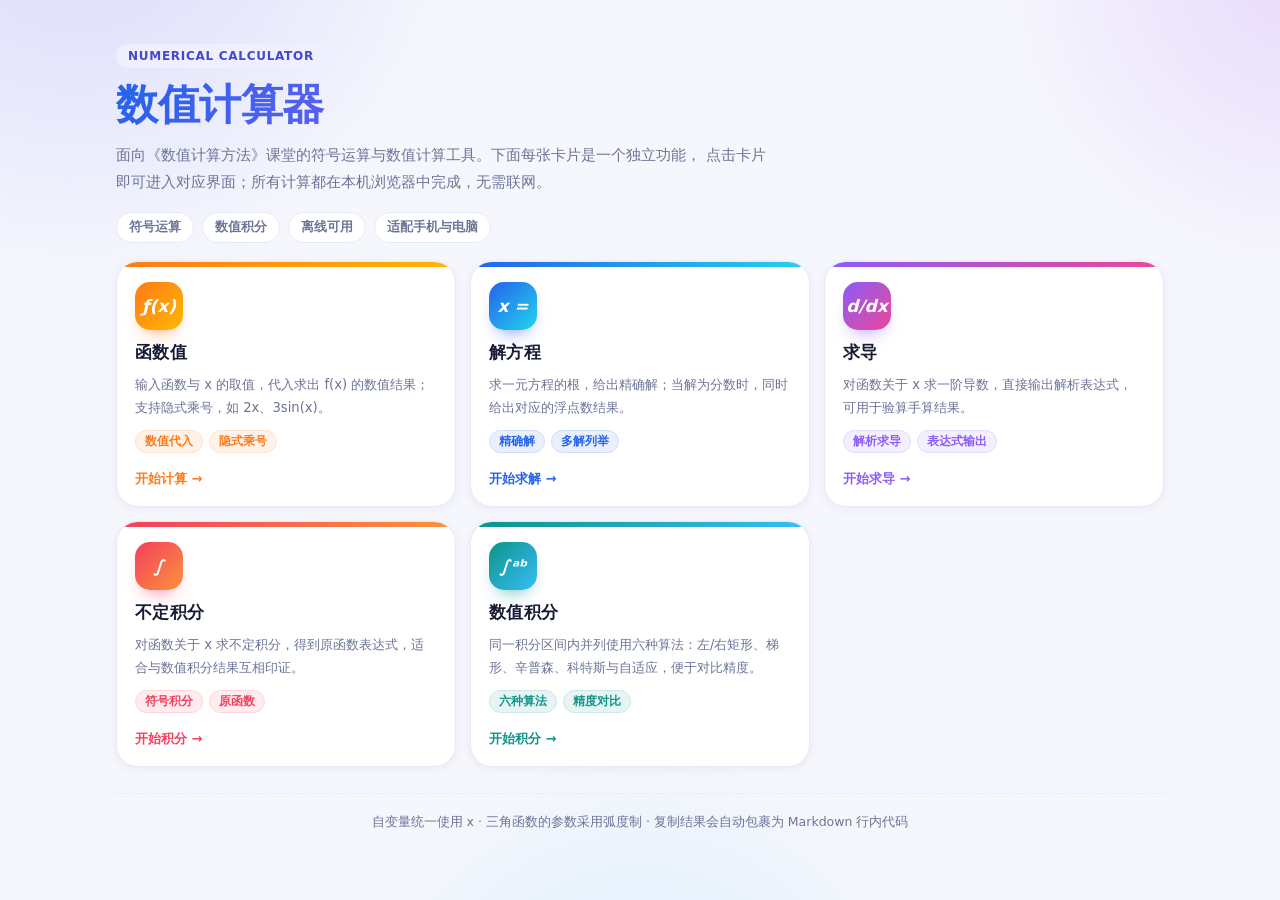
==== index.html @ 0a58c4a0 "初始化仓库" ====
<!DOCTYPE html>
<html lang="zh-CN">

<head>
  <meta charset="utf-8" />
  <meta name="viewport" content="width=device-width, initial-scale=1, viewport-fit=cover" />
  <title>数值计算器</title>
  <link rel="stylesheet" href="css/style.css" />
</head>

<body class="theme-home">
  <main class="shell">
    <section class="hero">
      <span class="eyebrow">NUMERICAL CALCULATOR</span>
      <h1>数值计算器</h1>
      <p>
        面向《数值计算方法》课堂的符号运算与数值计算工具。下面每张卡片是一个独立功能，
        点击卡片即可进入对应界面；所有计算都在本机浏览器中完成，无需联网。
      </p>
      <div class="quick-tags">
        <span>符号运算</span>
        <span>数值积分</span>
        <span>离线可用</span>
        <span>适配手机与电脑</span>
      </div>
    </section>

    <section class="cards">
      <a class="func-card c-eval" href="函数值.html">
        <span class="func-icon">ƒ(x)</span>
        <h2>函数值</h2>
        <p>输入函数与 x 的取值，代入求出 f(x) 的数值结果；支持隐式乘号，如 2x、3sin(x)。</p>
        <span class="tags"><span>数值代入</span><span>隐式乘号</span></span>
        <span class="go">开始计算 →</span>
      </a>

      <a class="func-card c-solve" href="解方程.html">
        <span class="func-icon">x =</span>
        <h2>解方程</h2>
        <p>求一元方程的根，给出精确解；当解为分数时，同时给出对应的浮点数结果。</p>
        <span class="tags"><span>精确解</span><span>多解列举</span></span>
        <span class="go">开始求解 →</span>
      </a>

      <a class="func-card c-diff" href="求导.html">
        <span class="func-icon">d/dx</span>
        <h2>求导</h2>
        <p>对函数关于 x 求一阶导数，直接输出解析表达式，可用于验算手算结果。</p>
        <span class="tags"><span>解析求导</span><span>表达式输出</span></span>
        <span class="go">开始求导 →</span>
      </a>

      <a class="func-card c-int" href="不定积分.html">
        <span class="func-icon">∫</span>
        <h2>不定积分</h2>
        <p>对函数关于 x 求不定积分，得到原函数表达式，适合与数值积分结果互相印证。</p>
        <span class="tags"><span>符号积分</span><span>原函数</span></span>
        <span class="go">开始积分 →</span>
      </a>

      <a class="func-card c-numint" href="数值积分.html">
        <span class="func-icon">∫ᵃᵇ</span>
        <h2>数值积分</h2>
        <p>同一积分区间内并列使用六种算法：左/右矩形、梯形、辛普森、科特斯与自适应，便于对比精度。</p>
        <span class="tags"><span>六种算法</span><span>精度对比</span></span>
        <span class="go">开始积分 →</span>
      </a>
    </section>

    <p class="page-foot">
      自变量统一使用 x · 三角函数的参数采用弧度制 · 复制结果会自动包裹为 Markdown 行内代码
    </p>
  </main>
</body>

</html>
---- css/style.css ----
/* ==========================================================
   数值计算器 · 全局样式
   配色：每个功能页通过 body 上的 theme-* 类切换主色
   布局：手机竖屏单列，电脑横屏（>=860px）双列
   ========================================================== */

* { box-sizing: border-box; }

html { -webkit-text-size-adjust: 100%; }

:root {
  --bg: #f6f7fd;
  --ink: #171c34;
  --muted: #6c7496;
  --line: #e6e9f6;
  --card: #ffffff;
  --radius-lg: 22px;
  --radius: 14px;
  --accent: #6366f1;
  --accent-2: #a855f7;
  --accent-soft: #eef0ff;
  --accent-ink: #4548c9;
  --glow-1: rgba(99, 102, 241, 0.20);
  --glow-2: rgba(168, 85, 247, 0.18);
  --glow-3: rgba(56, 189, 248, 0.16);
  --shadow-sm: 0 2px 10px rgba(23, 28, 52, 0.06);
  --shadow-md: 0 14px 34px -18px rgba(23, 28, 52, 0.35);
  --shadow-lg: 0 26px 54px -26px rgba(23, 28, 52, 0.45);
}

/* ---------- 功能主题色 ---------- */
body.theme-home   { --accent: #6366f1; --accent-2: #a855f7; --accent-soft: #eef0ff; --accent-ink: #4548c9; }
body.theme-eval   { --accent: #ff7a18; --accent-2: #ffb703; --accent-soft: #fff5e6; --accent-ink: #b45309;
                    --glow-1: rgba(255, 122, 24, 0.18); --glow-2: rgba(255, 183, 3, 0.20); --glow-3: rgba(255, 138, 76, 0.14); }
body.theme-solve  { --accent: #2563eb; --accent-2: #22d3ee; --accent-soft: #e9f1ff; --accent-ink: #1d4ed8;
                    --glow-1: rgba(37, 99, 235, 0.18); --glow-2: rgba(34, 211, 238, 0.20); --glow-3: rgba(99, 102, 241, 0.14); }
body.theme-diff   { --accent: #8b5cf6; --accent-2: #ec4899; --accent-soft: #f5ecff; --accent-ink: #6d28d9;
                    --glow-1: rgba(139, 92, 246, 0.18); --glow-2: rgba(236, 72, 153, 0.18); --glow-3: rgba(168, 85, 247, 0.14); }
body.theme-int    { --accent: #f43f5e; --accent-2: #fb923c; --accent-soft: #ffedf0; --accent-ink: #be123c;
                    --glow-1: rgba(244, 63, 94, 0.16); --glow-2: rgba(251, 146, 60, 0.18); --glow-3: rgba(244, 114, 182, 0.14); }
body.theme-numint { --accent: #0d9488; --accent-2: #38bdf8; --accent-soft: #e6fbf6; --accent-ink: #0f766e;
                    --glow-1: rgba(13, 148, 136, 0.18); --glow-2: rgba(56, 189, 248, 0.18); --glow-3: rgba(52, 211, 153, 0.16); }

html, body { margin: 0; }

body {
  min-height: 100vh;
  min-height: 100dvh;
  color: var(--ink);
  background: var(--bg);
  font-family: "PingFang SC", "Microsoft YaHei", "Segoe UI", system-ui, -apple-system, "Helvetica Neue", sans-serif;
  -webkit-font-smoothing: antialiased;
  padding-bottom: env(safe-area-inset-bottom);
}

/* 背景光晕 */
body::before {
  content: "";
  position: fixed;
  inset: 0;
  z-index: -1;
  pointer-events: none;
  background:
    radial-gradient(40rem 40rem at 6% -12%, var(--glow-1), transparent 62%),
    radial-gradient(34rem 34rem at 102% -4%, var(--glow-2), transparent 58%),
    radial-gradient(32rem 32rem at 50% 118%, var(--glow-3), transparent 60%);
}

/* ---------- 顶栏 ---------- */
.topbar {
  position: sticky;
  top: 0;
  z-index: 20;
  background: linear-gradient(115deg, var(--accent) 0%, var(--accent-2) 100%);
  color: #fff;
  padding: calc(10px + env(safe-area-inset-top)) 0 12px;
  box-shadow: 0 12px 28px -20px rgba(23, 28, 52, 0.85);
}

.topbar-inner {
  max-width: 1080px;
  margin: 0 auto;
  padding: 0 16px;
  display: flex;
  align-items: center;
  gap: 14px;
}

.back-btn {
  flex: 0 0 auto;
  display: inline-flex;
  align-items: center;
  gap: 6px;
  padding: 8px 14px;
  border-radius: 999px;
  font-size: 13.5px;
  font-weight: 600;
  color: #fff;
  text-decoration: none;
  background: rgba(255, 255, 255, 0.18);
  border: 1px solid rgba(255, 255, 255, 0.38);
  transition: background 0.18s ease, transform 0.18s ease;
  white-space: nowrap;
}

.back-btn:hover { background: rgba(255, 255, 255, 0.32); transform: translateY(-1px); }
.back-btn:active { transform: translateY(0); }

.titles h1 { margin: 0; font-size: clamp(17px, 2.4vw, 21px); font-weight: 800; letter-spacing: 0.02em; }
.titles p { margin: 3px 0 0; font-size: 12.5px; opacity: 0.9; }

/* ---------- 页面骨架 ---------- */
.shell {
  max-width: 1080px;
  margin: 0 auto;
  padding: 18px 16px calc(40px + env(safe-area-inset-bottom));
}

.workspace { display: grid; gap: 16px; align-items: start; }

@media (min-width: 860px) {
  .workspace {
    grid-template-columns: minmax(0, 1.05fr) minmax(0, 0.95fr);
    align-items: stretch;
  }

  /* 左侧表单卡片与右侧键盘等高，结果区自动填充剩余空间 */
  .workspace > .card:not(.side) {
    display: flex;
    flex-direction: column;
  }

  .workspace > .card:not(.side) .result { flex: 1 1 auto; }

  .workspace > .side {
    position: sticky;
    top: 92px;
    align-self: start;
  }
}

/* ---------- 卡片 ---------- */
.card {
  background: var(--card);
  border: 1px solid var(--line);
  border-radius: var(--radius-lg);
  box-shadow: var(--shadow-sm);
  padding: 18px;
}

.stack > .card + .card { margin-top: 16px; }

.card-head {
  display: flex;
  align-items: center;
  justify-content: space-between;
  gap: 10px;
  margin-bottom: 14px;
}

.card-title {
  display: flex;
  align-items: center;
  gap: 9px;
  margin: 0 0 14px;
  font-size: 14.5px;
  font-weight: 800;
  letter-spacing: 0.02em;
  color: var(--accent-ink);
}

.card-head .card-title { margin: 0; }

.card-title::before {
  content: "";
  width: 6px;
  height: 16px;
  border-radius: 3px;
  background: linear-gradient(180deg, var(--accent), var(--accent-2));
}

.card-note {
  margin: -4px 0 14px;
  font-size: 12.5px;
  line-height: 1.7;
  color: var(--muted);
}

/* ---------- 输入框 ---------- */
.field { display: block; margin-bottom: 13px; }

.field > span {
  display: block;
  font-size: 12.5px;
  font-weight: 700;
  color: var(--muted);
  margin-bottom: 6px;
  letter-spacing: 0.02em;
}

.field input {
  width: 100%;
  padding: 12px 14px;
  font-size: 16px;
  font-family: inherit;
  color: var(--ink);
  background: #f7f8fd;
  border: 1.5px solid var(--line);
  border-radius: var(--radius);
  outline: none;
  transition: border-color 0.18s ease, box-shadow 0.18s ease, background 0.18s ease;
}

.field input::placeholder { color: #b3b9d1; }

.field input:focus {
  background: #fff;
  border-color: var(--accent);
  box-shadow: 0 0 0 4px var(--accent-soft);
}

.field-row {
  display: grid;
  grid-template-columns: repeat(auto-fit, minmax(132px, 1fr));
  gap: 0 12px;
}

.field-row > .field { margin-bottom: 13px; }

.field-grid { display: grid; grid-template-columns: repeat(2, minmax(0, 1fr)); gap: 0 12px; }

/* ---------- 示例 ---------- */
.examples { margin-top: 16px; }

.examples p {
  margin: 0 0 8px;
  font-size: 12.5px;
  font-weight: 700;
  color: var(--muted);
}

.example-row { display: flex; flex-wrap: wrap; gap: 8px; }

.example {
  padding: 7px 12px;
  font-family: inherit;
  font-size: 12.5px;
  font-weight: 600;
  color: var(--accent-ink);
  background: #fff;
  border: 1.5px dashed var(--line);
  border-radius: 999px;
  cursor: pointer;
  transition: border-color 0.16s ease, background 0.16s ease, transform 0.16s ease;
}

.example:hover {
  border-color: var(--accent);
  background: var(--accent-soft);
  transform: translateY(-1px);
}

.example:active { transform: scale(0.96); }

/* ---------- 按钮 ---------- */
.actions { display: flex; flex-wrap: wrap; gap: 10px; margin-top: 4px; }

.btn {
  border: none;
  cursor: pointer;
  font-family: inherit;
  font-size: 15px;
  font-weight: 700;
  padding: 12px 22px;
  border-radius: var(--radius);
  transition: transform 0.16s ease, box-shadow 0.16s ease, filter 0.16s ease;
}

.btn-primary {
  color: #fff;
  background: linear-gradient(120deg, var(--accent), var(--accent-2));
  box-shadow: 0 10px 22px -10px var(--accent);
}

.btn-primary:hover { transform: translateY(-2px); box-shadow: 0 14px 26px -10px var(--accent); }
.btn-primary:active { transform: translateY(0) scale(0.985); }

.btn-ghost {
  color: var(--accent-ink);
  background: var(--accent-soft);
  box-shadow: inset 0 0 0 1.5px rgba(23, 28, 52, 0.06);
}

.btn-ghost:hover { transform: translateY(-2px); filter: brightness(0.97); }
.btn-ghost:active { transform: translateY(0) scale(0.985); }

.btn-sm { font-size: 13px; padding: 8px 14px; border-radius: 10px; }

/* ---------- 结果区 ---------- */
.result {
  margin: 16px 0 0;
  padding: 16px;
  min-height: 66px;
  border-radius: var(--radius);
  background: var(--accent-soft);
  border: 1.5px solid rgba(23, 28, 52, 0.05);
  color: var(--accent-ink);
  font-size: 16px;
  font-weight: 700;
  line-height: 1.75;
  word-break: break-word;
}

.result:empty::before {
  content: attr(data-empty);
  color: var(--muted);
  font-weight: 500;
}

/* ---------- 函数键（胶囊） ---------- */
.chips { display: flex; flex-wrap: wrap; gap: 8px; margin-bottom: 14px; }

.chip {
  flex: 0 0 auto;
  min-width: 48px;
  padding: 9px 13px;
  font-family: inherit;
  font-size: 14px;
  font-weight: 700;
  color: var(--ink);
  background: #fff;
  border: 1.5px solid var(--line);
  border-radius: 12px;
  cursor: pointer;
  transition: transform 0.14s ease, border-color 0.14s ease, color 0.14s ease, background 0.14s ease;
}

.chip:hover { border-color: var(--accent); color: var(--accent-ink); background: var(--accent-soft); transform: translateY(-1px); }
.chip:active { transform: scale(0.94); }

.chip.chip-key {
  color: #fff;
  border-color: transparent;
  background: linear-gradient(120deg, var(--accent), var(--accent-2));
  box-shadow: 0 8px 16px -10px var(--accent);
}

.chip sup { font-size: 0.72em; }

/* ---------- 数字键盘 ---------- */
.keypad { display: grid; grid-template-columns: repeat(4, 1fr); gap: 8px; }

.key {
  display: flex;
  align-items: center;
  justify-content: center;
  aspect-ratio: 1.55;
  font-family: inherit;
  font-size: clamp(15px, 4.4vw, 18px);
  font-weight: 700;
  color: var(--ink);
  background: #f2f4fb;
  border: none;
  border-radius: 14px;
  cursor: pointer;
  transition: transform 0.14s ease, background 0.14s ease, color 0.14s ease;
}

.key:hover { background: var(--accent-soft); color: var(--accent-ink); }
.key:active { transform: scale(0.95); }

.key.op { background: var(--accent-soft); color: var(--accent-ink); }
.key.back { font-size: 14px; color: var(--muted); background: #eef0f8; }

/* ---------- 算法导航（数值积分）：与首页标签同款胶囊 ---------- */
.tabs {
  display: flex;
  flex-wrap: wrap;
  gap: 8px;
  margin-bottom: 14px;
}

.tab {
  flex: 0 0 auto;
  padding: 7px 14px;
  font-family: inherit;
  font-size: 13px;
  font-weight: 700;
  color: var(--muted);
  background: #fff;
  border: 1px solid var(--line);
  border-radius: 999px;
  cursor: pointer;
  white-space: nowrap;
  transition: color 0.18s ease, background 0.18s ease, border-color 0.18s ease,
    box-shadow 0.18s ease, transform 0.16s ease;
}

.tab:hover {
  color: var(--accent-ink);
  border-color: var(--accent);
  background: var(--accent-soft);
  transform: translateY(-1px);
}

.tab.active {
  color: #fff;
  border-color: transparent;
  background: linear-gradient(120deg, var(--accent), var(--accent-2));
  box-shadow: 0 10px 20px -12px var(--accent);
}

/* 手机竖屏：收紧间距，六种方法尽量排成一行 */
@media (max-width: 440px) {
  .tabs { gap: 4px; }
  .tab { padding: 6px 8px; font-size: 12px; }
}

.algo-hint {
  margin: 2px 0 14px;
  padding: 12px 14px;
  border-radius: var(--radius);
  background: var(--accent-soft);
  border: 1.5px solid rgba(23, 28, 52, 0.05);
  font-size: 12.8px;
  font-weight: 600;
  line-height: 1.8;
  color: var(--accent-ink);
}

/* ---------- 首页 ---------- */
.hero { padding: 26px 0 18px; }

.hero .eyebrow {
  display: inline-block;
  margin-bottom: 12px;
  padding: 5px 12px;
  border-radius: 999px;
  font-size: 12px;
  font-weight: 700;
  letter-spacing: 0.06em;
  color: var(--accent-ink);
  background: var(--accent-soft);
}

.hero h1 {
  margin: 0;
  font-size: clamp(26px, 5.4vw, 42px);
  font-weight: 900;
  letter-spacing: -0.01em;
  line-height: 1.2;
  background: linear-gradient(110deg, #2563eb 0%, #8b5cf6 42%, #ec4899 78%, #ff7a18 100%);
  -webkit-background-clip: text;
  background-clip: text;
  color: transparent;
}

.hero p {
  margin: 12px 0 0;
  max-width: 660px;
  font-size: 14.5px;
  line-height: 1.85;
  color: var(--muted);
}

.quick-tags { display: flex; flex-wrap: wrap; gap: 8px; margin-top: 16px; }

.quick-tags span {
  padding: 6px 12px;
  border-radius: 999px;
  font-size: 12.5px;
  font-weight: 600;
  color: var(--muted);
  background: #fff;
  border: 1px solid var(--line);
}

.cards { display: grid; gap: 14px; grid-template-columns: repeat(auto-fit, minmax(252px, 1fr)); }

.func-card {
  position: relative;
  display: flex;
  flex-direction: column;
  gap: 9px;
  padding: 20px 18px 18px;
  border-radius: var(--radius-lg);
  background: #fff;
  border: 1px solid var(--line);
  box-shadow: var(--shadow-sm);
  text-decoration: none;
  color: inherit;
  overflow: hidden;
  transition: transform 0.2s ease, box-shadow 0.2s ease, border-color 0.2s ease;
}

.func-card::after {
  content: "";
  position: absolute;
  inset: 0 0 auto 0;
  height: 5px;
  background: linear-gradient(90deg, var(--c1), var(--c2));
}

.func-card:hover {
  transform: translateY(-6px);
  border-color: transparent;
  box-shadow: 0 22px 40px -22px var(--c1);
}

.func-card:active { transform: translateY(-2px) scale(0.995); }

.func-icon {
  width: 48px;
  height: 48px;
  display: grid;
  place-items: center;
  border-radius: 15px;
  font-size: 17px;
  font-style: italic;
  font-weight: 800;
  color: #fff;
  background: linear-gradient(135deg, var(--c1), var(--c2));
  box-shadow: 0 10px 20px -12px var(--c1);
}

.func-card h2 { margin: 2px 0 0; font-size: 17px; font-weight: 800; letter-spacing: 0.02em; }
.func-card p { margin: 0; font-size: 13.2px; line-height: 1.75; color: var(--muted); }

.tags { display: flex; flex-wrap: wrap; gap: 6px; margin-top: 2px; }

.tags span {
  padding: 3px 9px;
  border-radius: 999px;
  font-size: 11.5px;
  font-weight: 600;
  color: var(--c1);
  background: #f7f8fd;
  background: color-mix(in srgb, var(--c1) 10%, #fff);
  border: 1px solid var(--line);
  border-color: color-mix(in srgb, var(--c1) 22%, #fff);
}

.go {
  margin-top: auto;
  padding-top: 8px;
  font-size: 13px;
  font-weight: 700;
  color: var(--c1);
  transition: gap 0.2s ease;
}

.func-card:hover .go { letter-spacing: 0.02em; }

.c-eval { --c1: #ff7a18; --c2: #ffb703; }
.c-solve { --c1: #2563eb; --c2: #22d3ee; }
.c-diff { --c1: #8b5cf6; --c2: #ec4899; }
.c-int { --c1: #f43f5e; --c2: #fb923c; }
.c-numint { --c1: #0d9488; --c2: #38bdf8; }

.page-foot {
  margin-top: 26px;
  padding-top: 16px;
  border-top: 1px dashed var(--line);
  font-size: 12.5px;
  line-height: 1.9;
  color: var(--muted);
  text-align: center;
}

/* ---------- 提示条 ---------- */
.toast {
  position: fixed;
  left: 50%;
  bottom: calc(30px + env(safe-area-inset-bottom));
  transform: translate(-50%, 14px);
  padding: 10px 20px;
  border-radius: 999px;
  font-size: 13.5px;
  font-weight: 700;
  color: #fff;
  background: rgba(23, 28, 52, 0.92);
  box-shadow: 0 14px 30px -16px rgba(23, 28, 52, 0.9);
  opacity: 0;
  pointer-events: none;
  transition: opacity 0.26s ease, transform 0.26s ease;
  z-index: 60;
}

.toast.show { opacity: 1; transform: translate(-50%, 0); }

/* ---------- 小屏微调 ---------- */
@media (max-width: 420px) {
  .shell { padding: 14px 12px 32px; }
  .card { padding: 15px; border-radius: 18px; }
  .btn { font-size: 14px; padding: 11px 18px; }
  .key { border-radius: 12px; }
  .titles p { display: none; }
}

@media (prefers-reduced-motion: reduce) {
  * { transition: none !important; animation: none !important; }
}
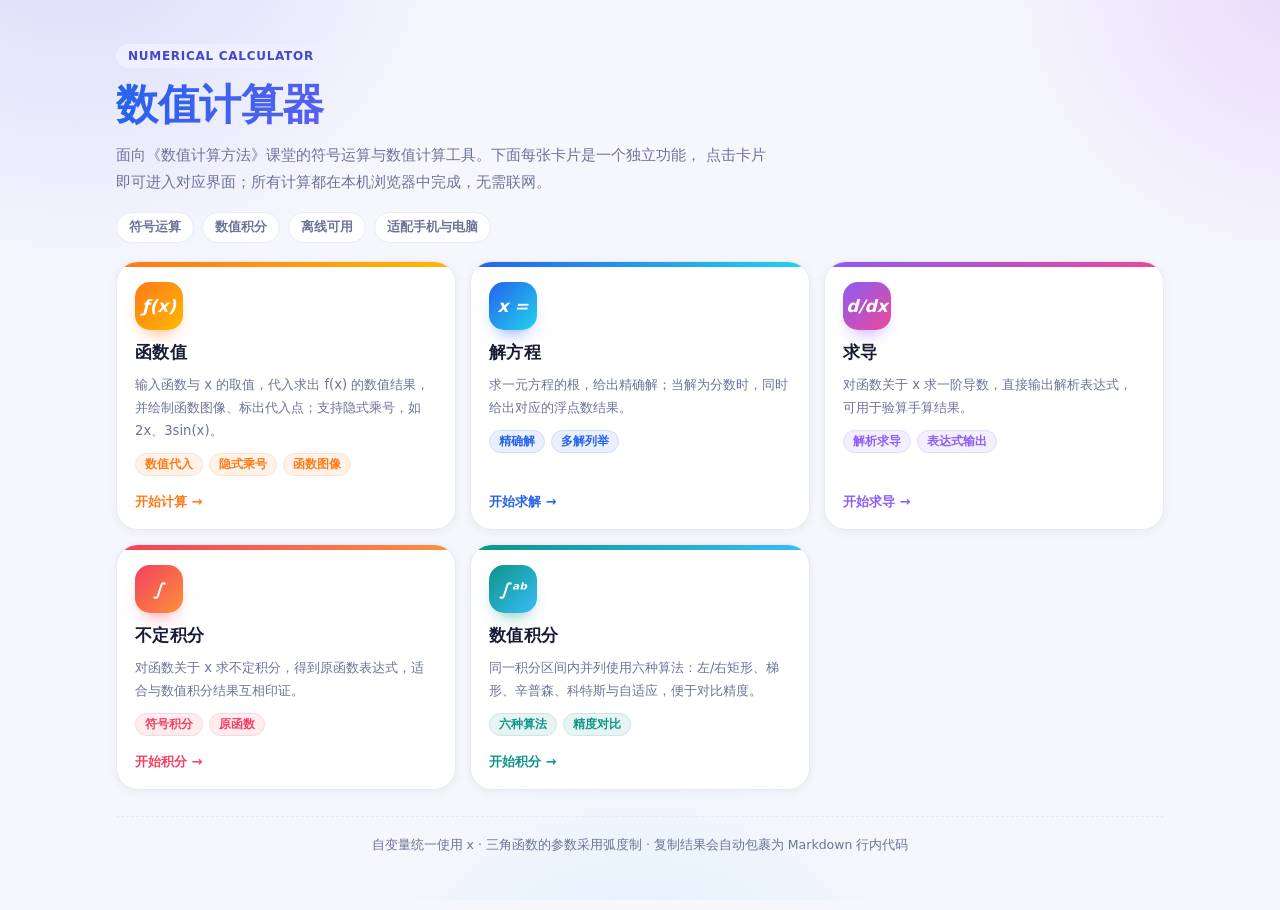
==== commit 9b275419: "函数值页新增函数图像，移除临时调试页 - 用 canvas 绘制 f(x) 曲线并标出代入点，支持滚轮缩放、拖动平移、双击复位 - 纵轴自适应：仅在渐近线导致极端值时按分位数裁剪，遇不连续点与定义域外" ====
--- a/index.html
+++ b/index.html
@@ -29,8 +29,8 @@
       <a class="func-card c-eval" href="函数值.html">
         <span class="func-icon">ƒ(x)</span>
         <h2>函数值</h2>
-        <p>输入函数与 x 的取值，代入求出 f(x) 的数值结果；支持隐式乘号，如 2x、3sin(x)。</p>
-        <span class="tags"><span>数值代入</span><span>隐式乘号</span></span>
+        <p>输入函数与 x 的取值，代入求出 f(x) 的数值结果，并绘制函数图像、标出代入点；支持隐式乘号，如 2x、3sin(x)。</p>
+        <span class="tags"><span>数值代入</span><span>隐式乘号</span><span>函数图像</span></span>
         <span class="go">开始计算 →</span>
       </a>
 
--- a/css/style.css
+++ b/css/style.css
@@ -116,7 +116,10 @@
   padding: 18px 16px calc(40px + env(safe-area-inset-bottom));
 }
 
-.workspace { display: grid; gap: 16px; align-items: start; }
+/* minmax(0, 1fr)：canvas 之类有固有宽度的元素不会把整列撑宽 */
+.workspace { display: grid; grid-template-columns: minmax(0, 1fr); gap: 16px; align-items: start; }
+
+.stack { min-width: 0; }
 
 @media (min-width: 860px) {
   .workspace {
@@ -588,6 +591,35 @@
 
 .toast.show { opacity: 1; transform: translate(-50%, 0); }
 
+/* ---------- 函数图像 ---------- */
+.chart-tools { display: flex; flex: 0 0 auto; gap: 6px; }
+
+.chart-box { position: relative; }
+
+.chart {
+  display: block;
+  width: 100%;
+  height: 300px;
+  border-radius: var(--radius);
+  border: 1.5px solid rgba(23, 28, 52, 0.05);
+  background:
+    linear-gradient(180deg, rgba(255, 255, 255, 0.97), rgba(255, 255, 255, 0.9)),
+    var(--accent-soft);
+  cursor: grab;
+  touch-action: none;
+  -webkit-user-select: none;
+  user-select: none;
+}
+
+.chart:active { cursor: grabbing; }
+
+.chart-tip {
+  margin: 10px 0 0;
+  font-size: 12.5px;
+  line-height: 1.75;
+  color: var(--muted);
+}
+
 /* ---------- 小屏微调 ---------- */
 @media (max-width: 420px) {
   .shell { padding: 14px 12px 32px; }
@@ -595,6 +627,8 @@
   .btn { font-size: 14px; padding: 11px 18px; }
   .key { border-radius: 12px; }
   .titles p { display: none; }
+  .chart { height: 240px; }
+  .chart-tools .btn-sm { font-size: 12px; padding: 6px 10px; }
 }
 
 @media (prefers-reduced-motion: reduce) {
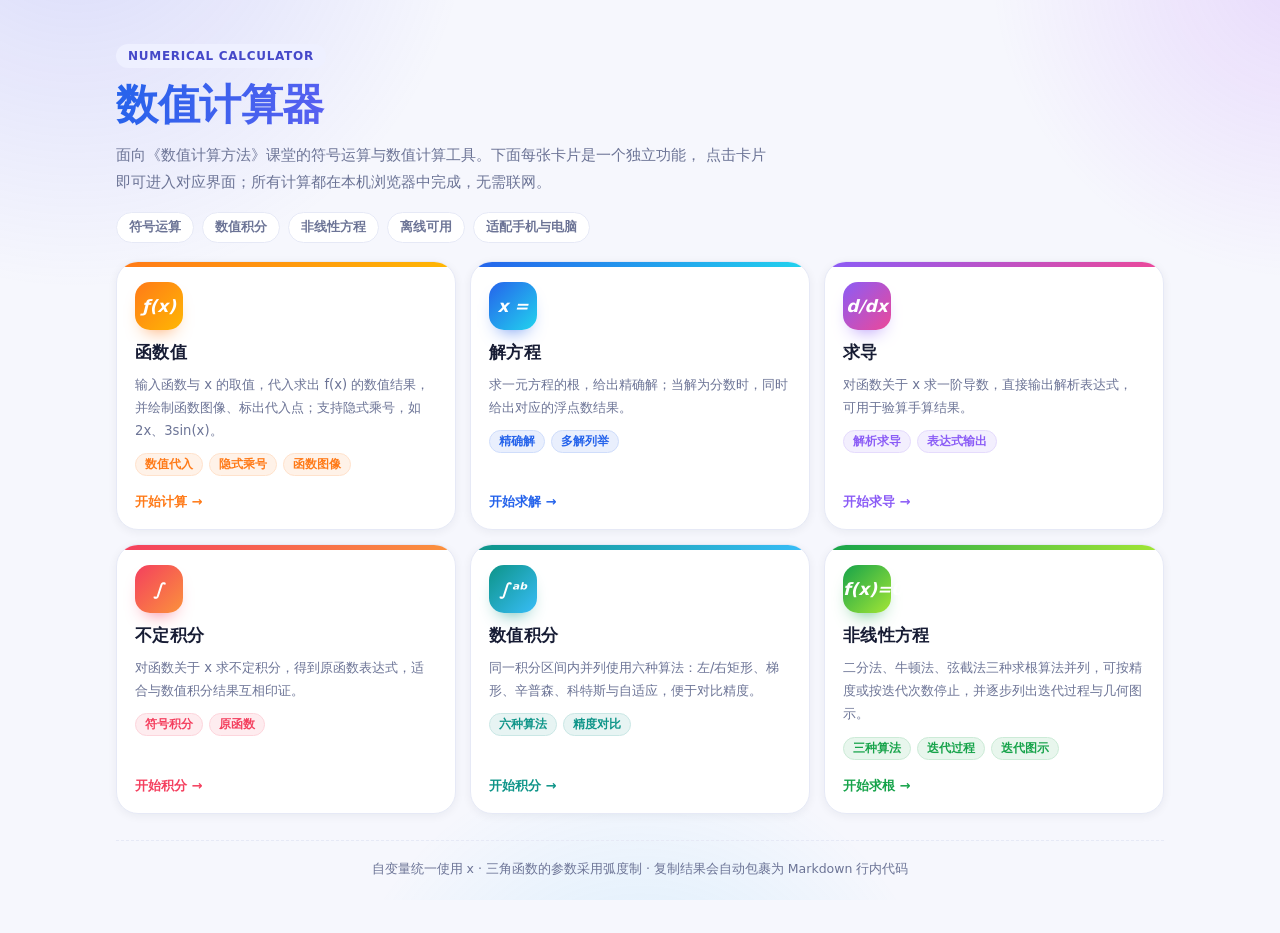
==== commit 91be9de3: "非线性方程新增二分法 牛顿法 弦截法求根" ====
--- a/index.html
+++ b/index.html
@@ -20,6 +20,7 @@
       <div class="quick-tags">
         <span>符号运算</span>
         <span>数值积分</span>
+        <span>非线性方程</span>
         <span>离线可用</span>
         <span>适配手机与电脑</span>
       </div>
@@ -65,6 +66,14 @@
         <span class="tags"><span>六种算法</span><span>精度对比</span></span>
         <span class="go">开始积分 →</span>
       </a>
+
+      <a class="func-card c-nonlin" href="非线性方程.html">
+        <span class="func-icon">f(x)=0</span>
+        <h2>非线性方程</h2>
+        <p>二分法、牛顿法、弦截法三种求根算法并列，可按精度或按迭代次数停止，并逐步列出迭代过程与几何图示。</p>
+        <span class="tags"><span>三种算法</span><span>迭代过程</span><span>迭代图示</span></span>
+        <span class="go">开始求根 →</span>
+      </a>
     </section>
 
     <p class="page-foot">
--- a/css/style.css
+++ b/css/style.css
@@ -16,6 +16,7 @@
   --card: #ffffff;
   --radius-lg: 22px;
   --radius: 14px;
+  --card-pad: 18px;   /* 卡片内边距：回显条吸顶时靠它做满宽出血 */
   --accent: #6366f1;
   --accent-2: #a855f7;
   --accent-soft: #eef0ff;
@@ -148,7 +149,7 @@
   border: 1px solid var(--line);
   border-radius: var(--radius-lg);
   box-shadow: var(--shadow-sm);
-  padding: 18px;
+  padding: var(--card-pad);
 }
 
 .stack > .card + .card { margin-top: 16px; }
@@ -412,6 +413,10 @@
   background: linear-gradient(120deg, var(--accent), var(--accent-2));
   box-shadow: 0 10px 20px -12px var(--accent);
 }
+
+/* 表单内嵌的小号选项条（如非线性方程的停止条件） */
+.tabs-compact { margin: 8px 0 0; gap: 6px; }
+.tabs-compact .tab { padding: 6px 12px; font-size: 12.5px; }
 
 /* 手机竖屏：收紧间距，六种方法尽量排成一行 */
 @media (max-width: 440px) {
@@ -559,6 +564,7 @@
 .c-diff { --c1: #8b5cf6; --c2: #ec4899; }
 .c-int { --c1: #f43f5e; --c2: #fb923c; }
 .c-numint { --c1: #0d9488; --c2: #38bdf8; }
+.c-nonlin { --c1: #16a34a; --c2: #a3e635; }
 
 .page-foot {
   margin-top: 26px;
@@ -620,15 +626,202 @@
   color: var(--muted);
 }
 
+/* ---------- 计算过程（数值积分） ---------- */
+.steps { display: flex; flex-direction: column; gap: 9px; }
+
+.step-line {
+  margin: 0;
+  font-size: 13px;
+  line-height: 1.85;
+  color: var(--ink);
+  word-break: break-word;
+}
+
+.step-line b {
+  margin-right: 4px;
+  font-weight: 800;
+  color: var(--accent-ink);
+}
+
+.step-formula {
+  margin: 0;
+  padding: 10px 12px;
+  border-radius: var(--radius);
+  background: var(--accent-soft);
+  border: 1.5px solid rgba(23, 28, 52, 0.05);
+  font-family: ui-monospace, "SFMono-Regular", Menlo, Consolas, monospace;
+  font-size: 12.5px;
+  line-height: 1.8;
+  color: var(--accent-ink);
+  overflow-x: auto;
+  white-space: pre-wrap;
+  word-break: break-word;
+}
+
+.step-table-wrap {
+  overflow-x: auto;
+  border: 1px solid var(--line);
+  border-radius: var(--radius);
+}
+
+.step-table {
+  width: 100%;
+  border-collapse: collapse;
+  font-family: ui-monospace, "SFMono-Regular", Menlo, Consolas, monospace;
+  font-size: 12.5px;
+  white-space: nowrap;
+}
+
+.step-table th,
+.step-table td { padding: 7px 12px; text-align: right; }
+
+.step-table th {
+  background: var(--accent-soft);
+  color: var(--accent-ink);
+  font-weight: 800;
+}
+
+.step-table td { border-top: 1px solid var(--line); color: var(--ink); }
+
+.step-table th:first-child,
+.step-table td:first-child { text-align: left; }
+
+.step-table tr.ellipsis td {
+  text-align: center;
+  color: var(--muted);
+  letter-spacing: 3px;
+}
+
+.step-note {
+  margin: 0;
+  font-size: 12px;
+  line-height: 1.8;
+  color: var(--muted);
+}
+
+/* ---------- 手机端输入回显条 ----------
+   键盘在页面下方时，靠这条吸顶的窄条显示“当前在编辑哪个框、输入了什么” */
+.echo-bar { display: none; }
+
+@media (max-width: 859px) {
+  .echo-bar {
+    position: sticky;
+    top: var(--echo-top, 0px);
+    z-index: 15;
+    display: flex;
+    flex-direction: column;
+    gap: 6px;
+    margin: calc(var(--card-pad) * -1) calc(var(--card-pad) * -1) 14px;
+    padding: 8px var(--card-pad) 9px;
+    border-radius: var(--radius-lg) var(--radius-lg) 0 0;
+    background: var(--accent-soft);
+    border-bottom: 1px solid rgba(23, 28, 52, 0.06);
+  }
+
+  /* 字段标签：一点即切换，不用滑回输入区 */
+  .field-tabs {
+    display: flex;
+    gap: 6px;
+    overflow-x: auto;
+    overflow-y: hidden;
+    scrollbar-width: none;
+    margin: 0 calc(var(--card-pad) * -1 + 2px);
+    padding: 0 calc(var(--card-pad) - 2px);
+  }
+
+  .field-tabs::-webkit-scrollbar { display: none; }
+
+  .field-tab {
+    flex: 0 0 auto;
+    padding: 4px 11px;
+    font-family: inherit;
+    font-size: 12px;
+    font-weight: 700;
+    line-height: 1.5;
+    white-space: nowrap;
+    color: var(--muted);
+    background: rgba(255, 255, 255, 0.82);
+    border: 1px solid rgba(23, 28, 52, 0.07);
+    border-radius: 999px;
+    cursor: pointer;
+    transition: color 0.14s ease, background 0.14s ease, border-color 0.14s ease;
+  }
+
+  .field-tab:active { transform: scale(0.96); }
+
+  .field-tab.active {
+    color: #fff;
+    border-color: transparent;
+    background: linear-gradient(120deg, var(--accent), var(--accent-2));
+    box-shadow: 0 6px 14px -10px var(--accent);
+  }
+
+  .echo-row { display: flex; align-items: center; gap: 10px; min-width: 0; }
+
+  /* 有标签行时，字段名由标签承担，不再重复显示 */
+  .echo-bar.has-tabs .echo-label { display: none; }
+
+  .echo-label {
+    flex: 0 1 auto;
+    max-width: 42%;
+    font-size: 12px;
+    font-weight: 800;
+    color: var(--accent-ink);
+    white-space: nowrap;
+    overflow: hidden;
+    text-overflow: ellipsis;
+  }
+
+  .echo-value {
+    flex: 1 1 auto;
+    min-width: 0;
+    font-family: "SFMono-Regular", ui-monospace, Menlo, Consolas, monospace;
+    font-size: 14px;
+    font-weight: 600;
+    line-height: 1.5;
+    color: var(--ink);
+    white-space: pre;
+    text-align: right;
+    overflow-x: auto;
+    overflow-y: hidden;
+    scrollbar-width: none;
+  }
+
+  .echo-value::-webkit-scrollbar { display: none; }
+
+  .echo-value.is-empty {
+    font-family: inherit;
+    font-weight: 500;
+    color: var(--muted);
+  }
+
+  .echo-caret {
+    display: inline-block;
+    width: 2px;
+    height: 1em;
+    margin: 0 1px;
+    vertical-align: -0.16em;
+    background: var(--accent);
+    animation: echo-blink 1.05s steps(1) infinite;
+  }
+}
+
+@keyframes echo-blink {
+  0%, 49% { opacity: 1; }
+  50%, 100% { opacity: 0; }
+}
+
 /* ---------- 小屏微调 ---------- */
 @media (max-width: 420px) {
+  :root { --card-pad: 15px; }
   .shell { padding: 14px 12px 32px; }
-  .card { padding: 15px; border-radius: 18px; }
+  .card { border-radius: 18px; }
   .btn { font-size: 14px; padding: 11px 18px; }
   .key { border-radius: 12px; }
   .titles p { display: none; }
   .chart { height: 240px; }
   .chart-tools .btn-sm { font-size: 12px; padding: 6px 10px; }
+  .field-tab { font-size: 11.5px; padding: 3px 9px; }
 }
 
 @media (prefers-reduced-motion: reduce) {
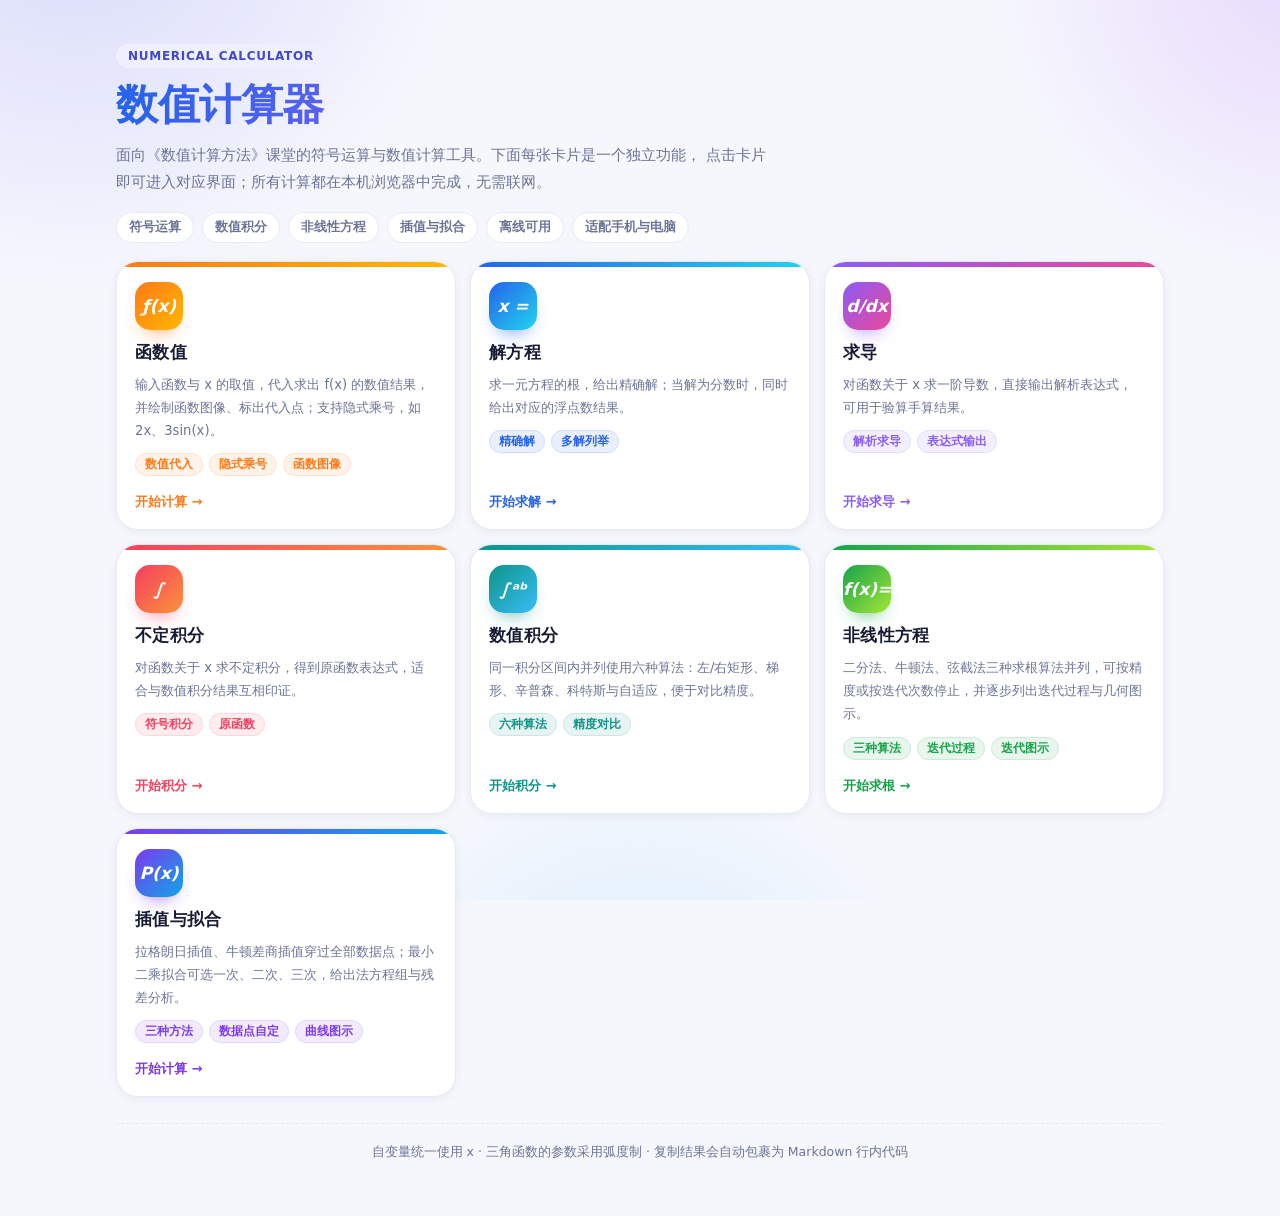
==== commit 2866361a: "新增插值与拟合：拉格朗日 牛顿 最小二乘" ====
--- a/index.html
+++ b/index.html
@@ -21,6 +21,7 @@
         <span>符号运算</span>
         <span>数值积分</span>
         <span>非线性方程</span>
+        <span>插值与拟合</span>
         <span>离线可用</span>
         <span>适配手机与电脑</span>
       </div>
@@ -74,6 +75,14 @@
         <span class="tags"><span>三种算法</span><span>迭代过程</span><span>迭代图示</span></span>
         <span class="go">开始求根 →</span>
       </a>
+
+      <a class="func-card c-interp" href="插值与拟合.html">
+        <span class="func-icon">P(x)</span>
+        <h2>插值与拟合</h2>
+        <p>拉格朗日插值、牛顿差商插值穿过全部数据点；最小二乘拟合可选一次、二次、三次，给出法方程组与残差分析。</p>
+        <span class="tags"><span>三种方法</span><span>数据点自定</span><span>曲线图示</span></span>
+        <span class="go">开始计算 →</span>
+      </a>
     </section>
 
     <p class="page-foot">
--- a/css/style.css
+++ b/css/style.css
@@ -41,6 +41,10 @@
                     --glow-1: rgba(244, 63, 94, 0.16); --glow-2: rgba(251, 146, 60, 0.18); --glow-3: rgba(244, 114, 182, 0.14); }
 body.theme-numint { --accent: #0d9488; --accent-2: #38bdf8; --accent-soft: #e6fbf6; --accent-ink: #0f766e;
                     --glow-1: rgba(13, 148, 136, 0.18); --glow-2: rgba(56, 189, 248, 0.18); --glow-3: rgba(52, 211, 153, 0.16); }
+body.theme-nonlin { --accent: #16a34a; --accent-2: #84cc16; --accent-soft: #eafbec; --accent-ink: #15803d;
+                    --glow-1: rgba(22, 163, 74, 0.18); --glow-2: rgba(132, 204, 22, 0.18); --glow-3: rgba(52, 211, 153, 0.14); }
+body.theme-interp { --accent: #7c3aed; --accent-2: #0ea5e9; --accent-soft: #f3ecff; --accent-ink: #5b21b6;
+                    --glow-1: rgba(124, 58, 237, 0.18); --glow-2: rgba(14, 165, 233, 0.18); --glow-3: rgba(168, 85, 247, 0.14); }
 
 html, body { margin: 0; }
 
@@ -233,6 +237,77 @@
 
 .field-grid { display: grid; grid-template-columns: repeat(2, minmax(0, 1fr)); gap: 0 12px; }
 
+/* ---------- 数据点表格（插值与拟合） ---------- */
+.points-head,
+.point-row {
+  display: grid;
+  grid-template-columns: 28px minmax(0, 1fr) minmax(0, 1fr) 32px;
+  gap: 8px;
+  align-items: center;
+}
+
+.points-head {
+  padding: 0 2px 6px;
+  font-size: 12px;
+  font-weight: 700;
+  color: var(--muted);
+}
+
+.points-head span:first-child { text-align: center; }
+
+.point-row { margin-bottom: 8px; }
+
+.point-row .idx {
+  font-size: 12.5px;
+  font-weight: 700;
+  color: var(--muted);
+  text-align: center;
+}
+
+.point-row input {
+  width: 100%;
+  padding: 9px 11px;
+  font-size: 15px;
+  font-family: inherit;
+  color: var(--ink);
+  background: #f7f8fd;
+  border: 1.5px solid var(--line);
+  border-radius: var(--radius);
+  outline: none;
+  transition: border-color 0.18s ease, box-shadow 0.18s ease, background 0.18s ease;
+}
+
+.point-row input::placeholder { color: #b3b9d1; }
+
+.point-row input:focus {
+  background: #fff;
+  border-color: var(--accent);
+  box-shadow: 0 0 0 4px var(--accent-soft);
+}
+
+.row-del {
+  width: 30px;
+  height: 30px;
+  display: grid;
+  place-items: center;
+  padding: 0;
+  font-family: inherit;
+  font-size: 16px;
+  line-height: 1;
+  color: var(--muted);
+  background: #f2f4fb;
+  border: 1px solid transparent;
+  border-radius: 10px;
+  cursor: pointer;
+  transition: color 0.16s ease, background 0.16s ease;
+}
+
+.row-del:hover { color: #be123c; background: #ffeef1; }
+
+.points-actions { display: flex; flex-wrap: wrap; gap: 8px; margin: 2px 0 16px; }
+
+.point-count { font-size: 12px; font-weight: 700; color: var(--muted); }
+
 /* ---------- 示例 ---------- */
 .examples { margin-top: 16px; }
 
@@ -565,6 +640,7 @@
 .c-int { --c1: #f43f5e; --c2: #fb923c; }
 .c-numint { --c1: #0d9488; --c2: #38bdf8; }
 .c-nonlin { --c1: #16a34a; --c2: #a3e635; }
+.c-interp { --c1: #7c3aed; --c2: #0ea5e9; }
 
 .page-foot {
   margin-top: 26px;
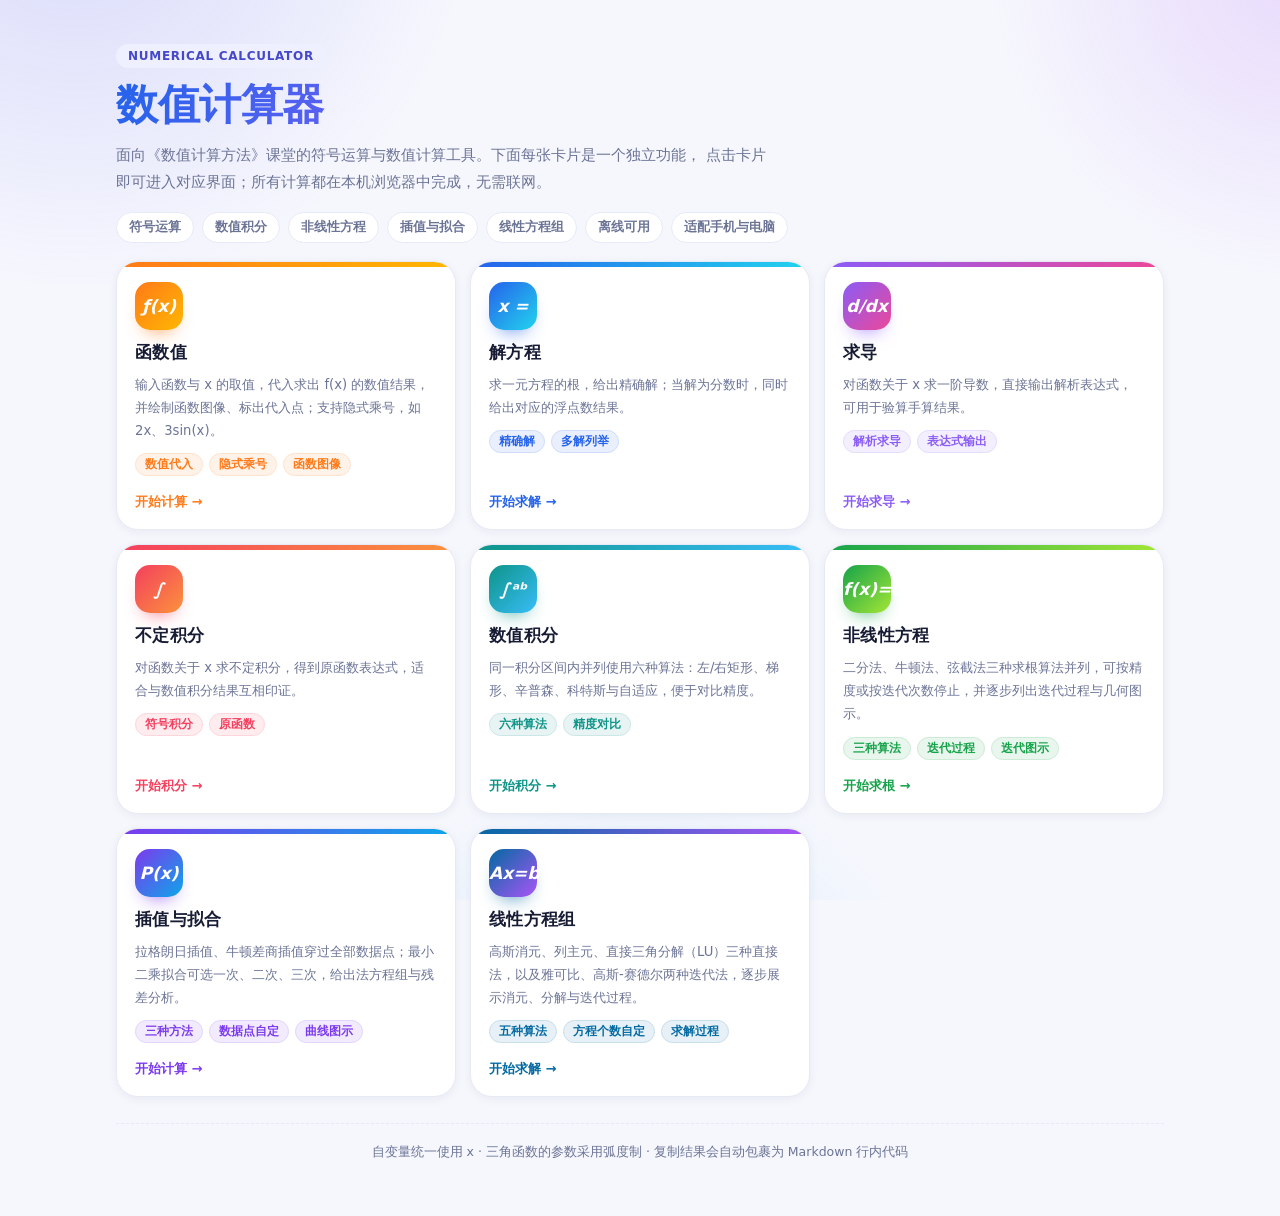
==== commit 091c6d0d: "新增线性方程组求解：高斯 列主元 LU 雅可比 高斯赛德尔" ====
--- a/index.html
+++ b/index.html
@@ -22,6 +22,7 @@
         <span>数值积分</span>
         <span>非线性方程</span>
         <span>插值与拟合</span>
+        <span>线性方程组</span>
         <span>离线可用</span>
         <span>适配手机与电脑</span>
       </div>
@@ -83,6 +84,14 @@
         <span class="tags"><span>三种方法</span><span>数据点自定</span><span>曲线图示</span></span>
         <span class="go">开始计算 →</span>
       </a>
+
+      <a class="func-card c-linsys" href="线性方程组.html">
+        <span class="func-icon">Ax=b</span>
+        <h2>线性方程组</h2>
+        <p>高斯消元、列主元、直接三角分解（LU）三种直接法，以及雅可比、高斯-赛德尔两种迭代法，逐步展示消元、分解与迭代过程。</p>
+        <span class="tags"><span>五种算法</span><span>方程个数自定</span><span>求解过程</span></span>
+        <span class="go">开始求解 →</span>
+      </a>
     </section>
 
     <p class="page-foot">
--- a/css/style.css
+++ b/css/style.css
@@ -45,6 +45,8 @@
                     --glow-1: rgba(22, 163, 74, 0.18); --glow-2: rgba(132, 204, 22, 0.18); --glow-3: rgba(52, 211, 153, 0.14); }
 body.theme-interp { --accent: #7c3aed; --accent-2: #0ea5e9; --accent-soft: #f3ecff; --accent-ink: #5b21b6;
                     --glow-1: rgba(124, 58, 237, 0.18); --glow-2: rgba(14, 165, 233, 0.18); --glow-3: rgba(168, 85, 247, 0.14); }
+body.theme-linsys { --accent: #0369a1; --accent-2: #a855f7; --accent-soft: #e8f2fd; --accent-ink: #075985;
+                    --glow-1: rgba(3, 105, 161, 0.18); --glow-2: rgba(168, 85, 247, 0.18); --glow-3: rgba(56, 189, 248, 0.14); }
 
 html, body { margin: 0; }
 
@@ -308,6 +310,79 @@
 
 .point-count { font-size: 12px; font-weight: 700; color: var(--muted); }
 
+/* ---------- 方程组矩阵输入（线性方程组） ---------- */
+.matrix-scroll { overflow-x: auto; padding-bottom: 6px; -webkit-overflow-scrolling: touch; }
+
+.matrix-grid { display: grid; gap: 8px; align-items: center; }
+
+.matrix-grid input {
+  width: 100%;
+  min-width: 58px;
+  padding: 9px 10px;
+  font-size: 15px;
+  font-family: inherit;
+  color: var(--ink);
+  background: #f7f8fd;
+  border: 1.5px solid var(--line);
+  border-radius: var(--radius);
+  outline: none;
+  transition: border-color 0.18s ease, box-shadow 0.18s ease, background 0.18s ease;
+}
+
+.matrix-grid input::placeholder { color: #b3b9d1; }
+
+.matrix-grid input:focus {
+  background: #fff;
+  border-color: var(--accent);
+  box-shadow: 0 0 0 4px var(--accent-soft);
+}
+
+.matrix-grid input.b-col { background: var(--accent-soft); }
+.matrix-grid input.b-col:focus { background: #fff; }
+
+.matrix-idx,
+.matrix-tag {
+  font-size: 12px;
+  font-weight: 700;
+  color: var(--muted);
+  text-align: center;
+}
+
+.matrix-idx { font-size: 12.5px; }
+
+.n-stepper { display: flex; align-items: center; gap: 10px; margin: 4px 0 12px; flex-wrap: wrap; }
+
+.n-stepper .step-btn {
+  width: 38px;
+  height: 38px;
+  display: grid;
+  place-items: center;
+  padding: 0;
+  font-family: inherit;
+  font-size: 19px;
+  font-weight: 700;
+  line-height: 1;
+  color: var(--accent-ink);
+  background: var(--accent-soft);
+  border: 1.5px solid transparent;
+  border-radius: 12px;
+  cursor: pointer;
+  transition: border-color 0.16s ease, transform 0.14s ease;
+}
+
+.n-stepper .step-btn:hover { border-color: var(--accent); }
+.n-stepper .step-btn:active { transform: scale(0.94); }
+
+.n-stepper .step-value {
+  min-width: 30px;
+  text-align: center;
+  font-size: 17px;
+  font-weight: 800;
+  color: var(--ink);
+}
+
+.n-stepper .step-hint { font-size: 12px; font-weight: 600; color: var(--muted); }
+
 /* ---------- 示例 ---------- */
 .examples { margin-top: 16px; }
 
@@ -641,6 +716,7 @@
 .c-numint { --c1: #0d9488; --c2: #38bdf8; }
 .c-nonlin { --c1: #16a34a; --c2: #a3e635; }
 .c-interp { --c1: #7c3aed; --c2: #0ea5e9; }
+.c-linsys { --c1: #0369a1; --c2: #a855f7; }
 
 .page-foot {
   margin-top: 26px;
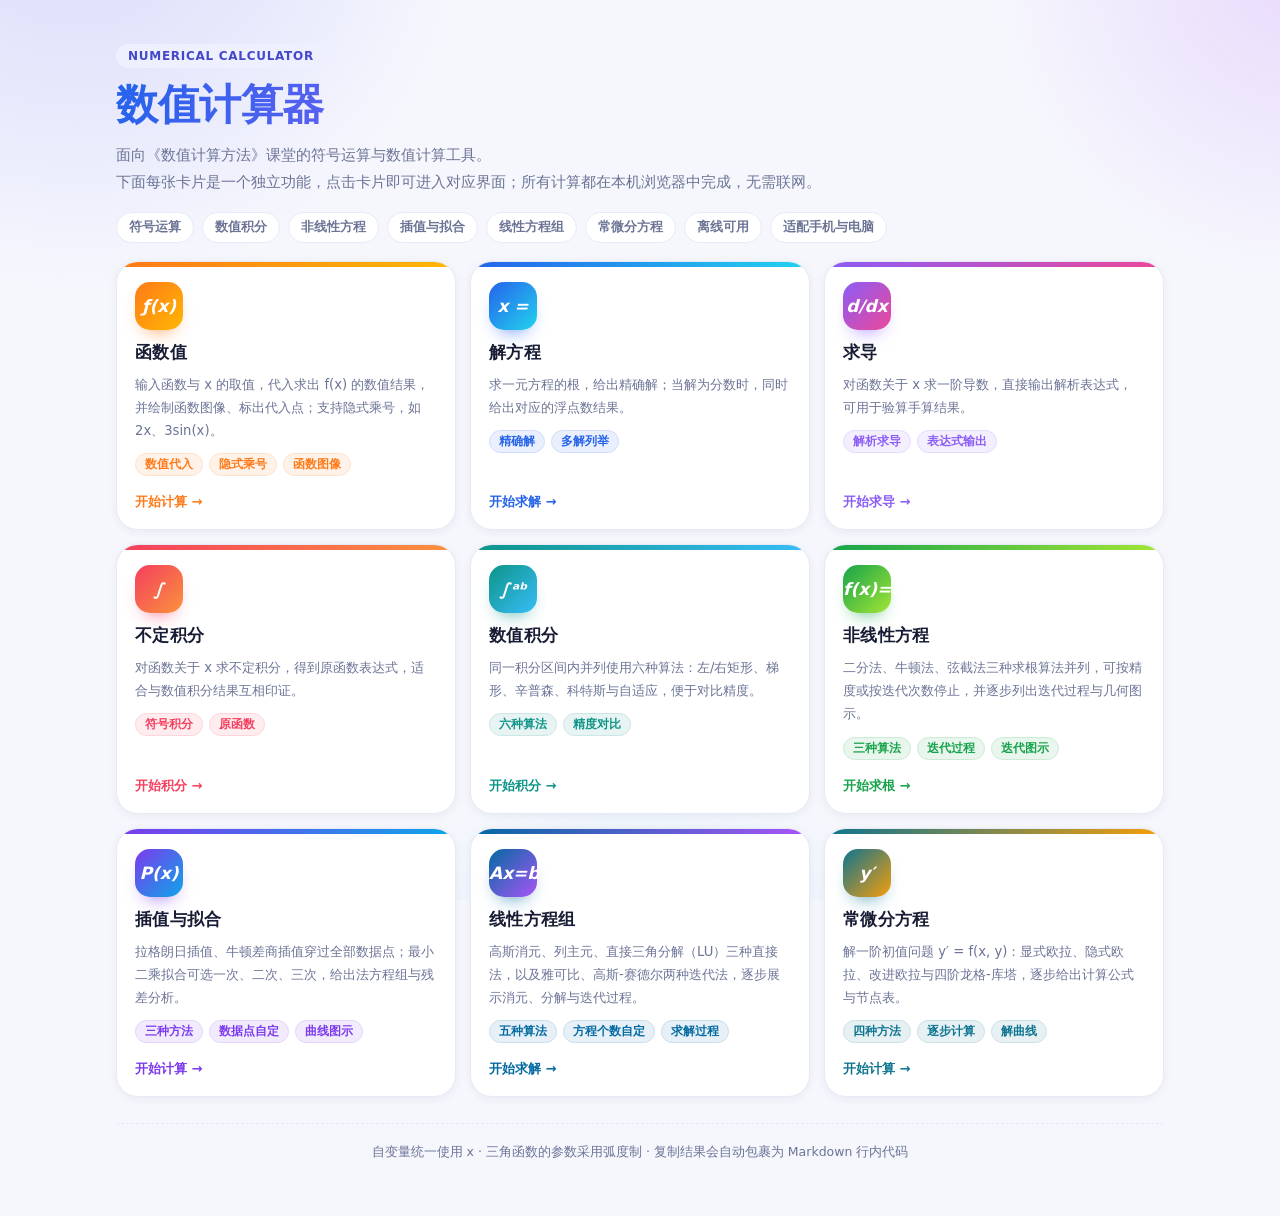
==== commit 04fc54a5: "新增常微分方程求解：显式 隐式 改进欧拉 龙格-库塔 首页补充常微分方程卡片与说明文案分行调整" ====
--- a/index.html
+++ b/index.html
@@ -14,8 +14,8 @@
       <span class="eyebrow">NUMERICAL CALCULATOR</span>
       <h1>数值计算器</h1>
       <p>
-        面向《数值计算方法》课堂的符号运算与数值计算工具。下面每张卡片是一个独立功能，
-        点击卡片即可进入对应界面；所有计算都在本机浏览器中完成，无需联网。
+        面向《数值计算方法》课堂的符号运算与数值计算工具。<br />
+        下面每张卡片是一个独立功能，点击卡片即可进入对应界面；所有计算都在本机浏览器中完成，无需联网。
       </p>
       <div class="quick-tags">
         <span>符号运算</span>
@@ -23,6 +23,7 @@
         <span>非线性方程</span>
         <span>插值与拟合</span>
         <span>线性方程组</span>
+        <span>常微分方程</span>
         <span>离线可用</span>
         <span>适配手机与电脑</span>
       </div>
@@ -92,6 +93,14 @@
         <span class="tags"><span>五种算法</span><span>方程个数自定</span><span>求解过程</span></span>
         <span class="go">开始求解 →</span>
       </a>
+
+      <a class="func-card c-ode" href="常微分方程.html">
+        <span class="func-icon">y′</span>
+        <h2>常微分方程</h2>
+        <p>解一阶初值问题 y′ = f(x, y)：显式欧拉、隐式欧拉、改进欧拉与四阶龙格-库塔，逐步给出计算公式与节点表。</p>
+        <span class="tags"><span>四种方法</span><span>逐步计算</span><span>解曲线</span></span>
+        <span class="go">开始计算 →</span>
+      </a>
     </section>
 
     <p class="page-foot">
--- a/css/style.css
+++ b/css/style.css
@@ -47,6 +47,8 @@
                     --glow-1: rgba(124, 58, 237, 0.18); --glow-2: rgba(14, 165, 233, 0.18); --glow-3: rgba(168, 85, 247, 0.14); }
 body.theme-linsys { --accent: #0369a1; --accent-2: #a855f7; --accent-soft: #e8f2fd; --accent-ink: #075985;
                     --glow-1: rgba(3, 105, 161, 0.18); --glow-2: rgba(168, 85, 247, 0.18); --glow-3: rgba(56, 189, 248, 0.14); }
+body.theme-ode { --accent: #0e7490; --accent-2: #f59e0b; --accent-soft: #e6f6fb; --accent-ink: #155e75;
+                 --glow-1: rgba(14, 116, 144, 0.18); --glow-2: rgba(245, 158, 11, 0.18); --glow-3: rgba(56, 189, 248, 0.14); }
 
 html, body { margin: 0; }
 
@@ -615,7 +617,7 @@
 
 .hero p {
   margin: 12px 0 0;
-  max-width: 660px;
+  max-width: 760px;
   font-size: 14.5px;
   line-height: 1.85;
   color: var(--muted);
@@ -717,6 +719,7 @@
 .c-nonlin { --c1: #16a34a; --c2: #a3e635; }
 .c-interp { --c1: #7c3aed; --c2: #0ea5e9; }
 .c-linsys { --c1: #0369a1; --c2: #a855f7; }
+.c-ode { --c1: #0e7490; --c2: #f59e0b; }
 
 .page-foot {
   margin-top: 26px;
